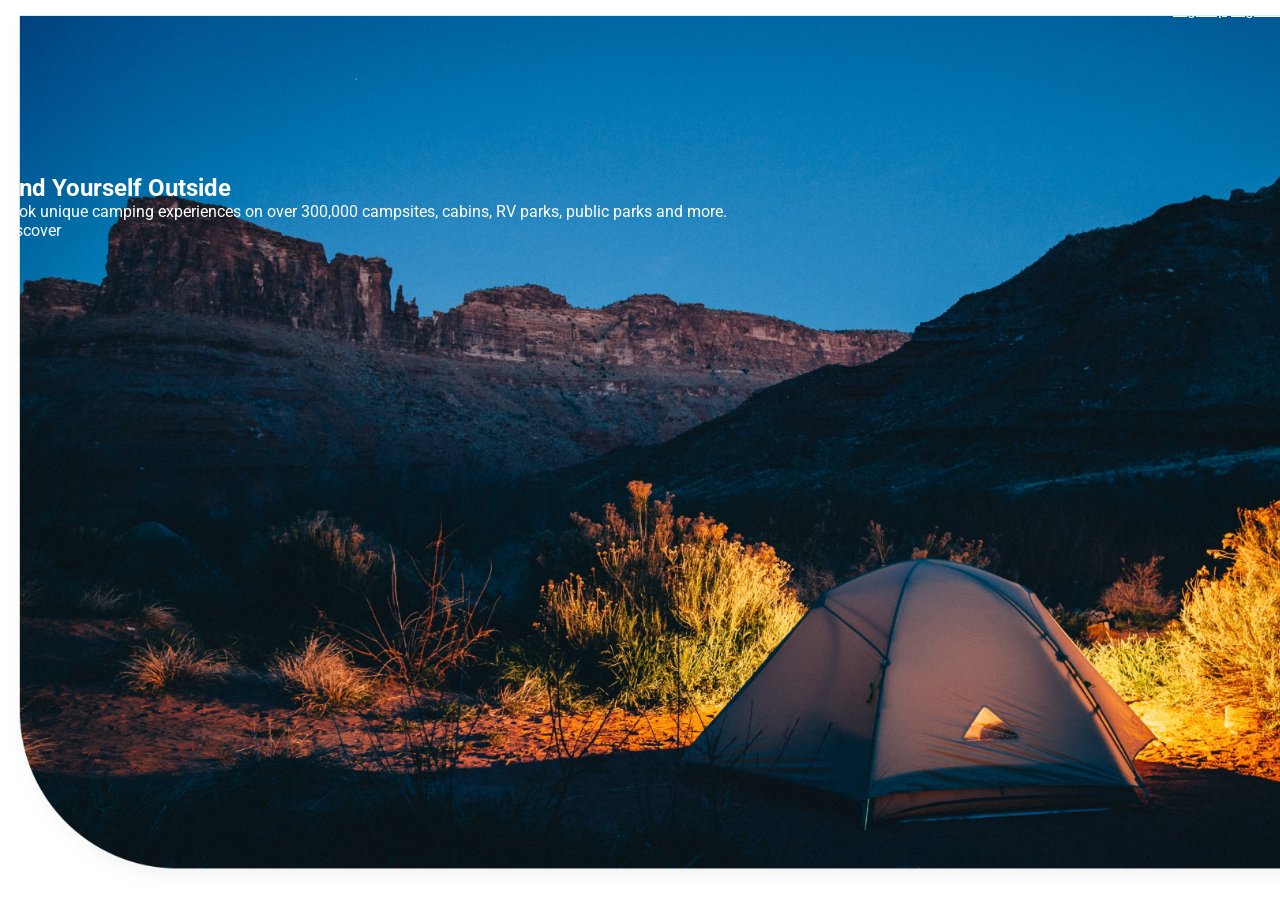
==== campaign/index.html @ f0412c1f "Add files via upload" ====
<!DOCTYPE html>
<html lang="en">
    <head>
        <link rel="stylesheet" href="assets/css/style.css">
        <title>Campaign</title>
    </head>

    <body>
        <section class="first-sec">
            <div class="bar">
                <nav>
                    <ul>
                        <li><img class="logo" src="assets/images/Path 623.png" alt="LOGO"></li>
                        <li><a href=""></a></li>
                        <li><a class="grey" href=""></a></li>
                        <li><a class="grey" href=""></a></li>
                        <li><a class="grey" href=""></a></li>
                        <li><a class="grey" href=""></a></li>
                        <li><a class="grey" href=""></a></li>
                        <li><a class="grey" href=""></a></li>
                        <li><a class="grey" href=""></a></li>
                    </ul>
                </nav>

                <div>
                    <a href="">Sign up</a>
                    <a class="button-one" href="">Sign in</a>
                </div>
            </div>

            <div class="first-sec-pgh">
                <h1>Find Yourself Outside</h1>
                <p>Book unique camping experiences on over 300,000 campsites, cabins, RV parks, public parks and more.</p>
                <a class="button-one">Discover</a>
            </div>
        </section>
    </body>
</html>
---- campaign/assets/css/style.css ----
@import url('https://fonts.googleapis.com/css2?family=Roboto:ital,wght@0,100..900;1,100..900&display=swap');


* {
    margin: 0;
    padding: 0;
    box-sizing: border-box;
    font-family: "Roboto", sans-serif; 
    color:white;
}

.grey {
    color:grey;
}

.first-sec {
    background-image: url(../images/ben-duchac-3fJOXw1RbPo-unsplash.png);
    background-size: cover;
    background-repeat: no-repeat;
    display:flex;
    flex-direction: column;
    height: 100vh;
}

.bar {
    display:flex;
    flex-direction: row;
    justify-content: space-between;
    
}
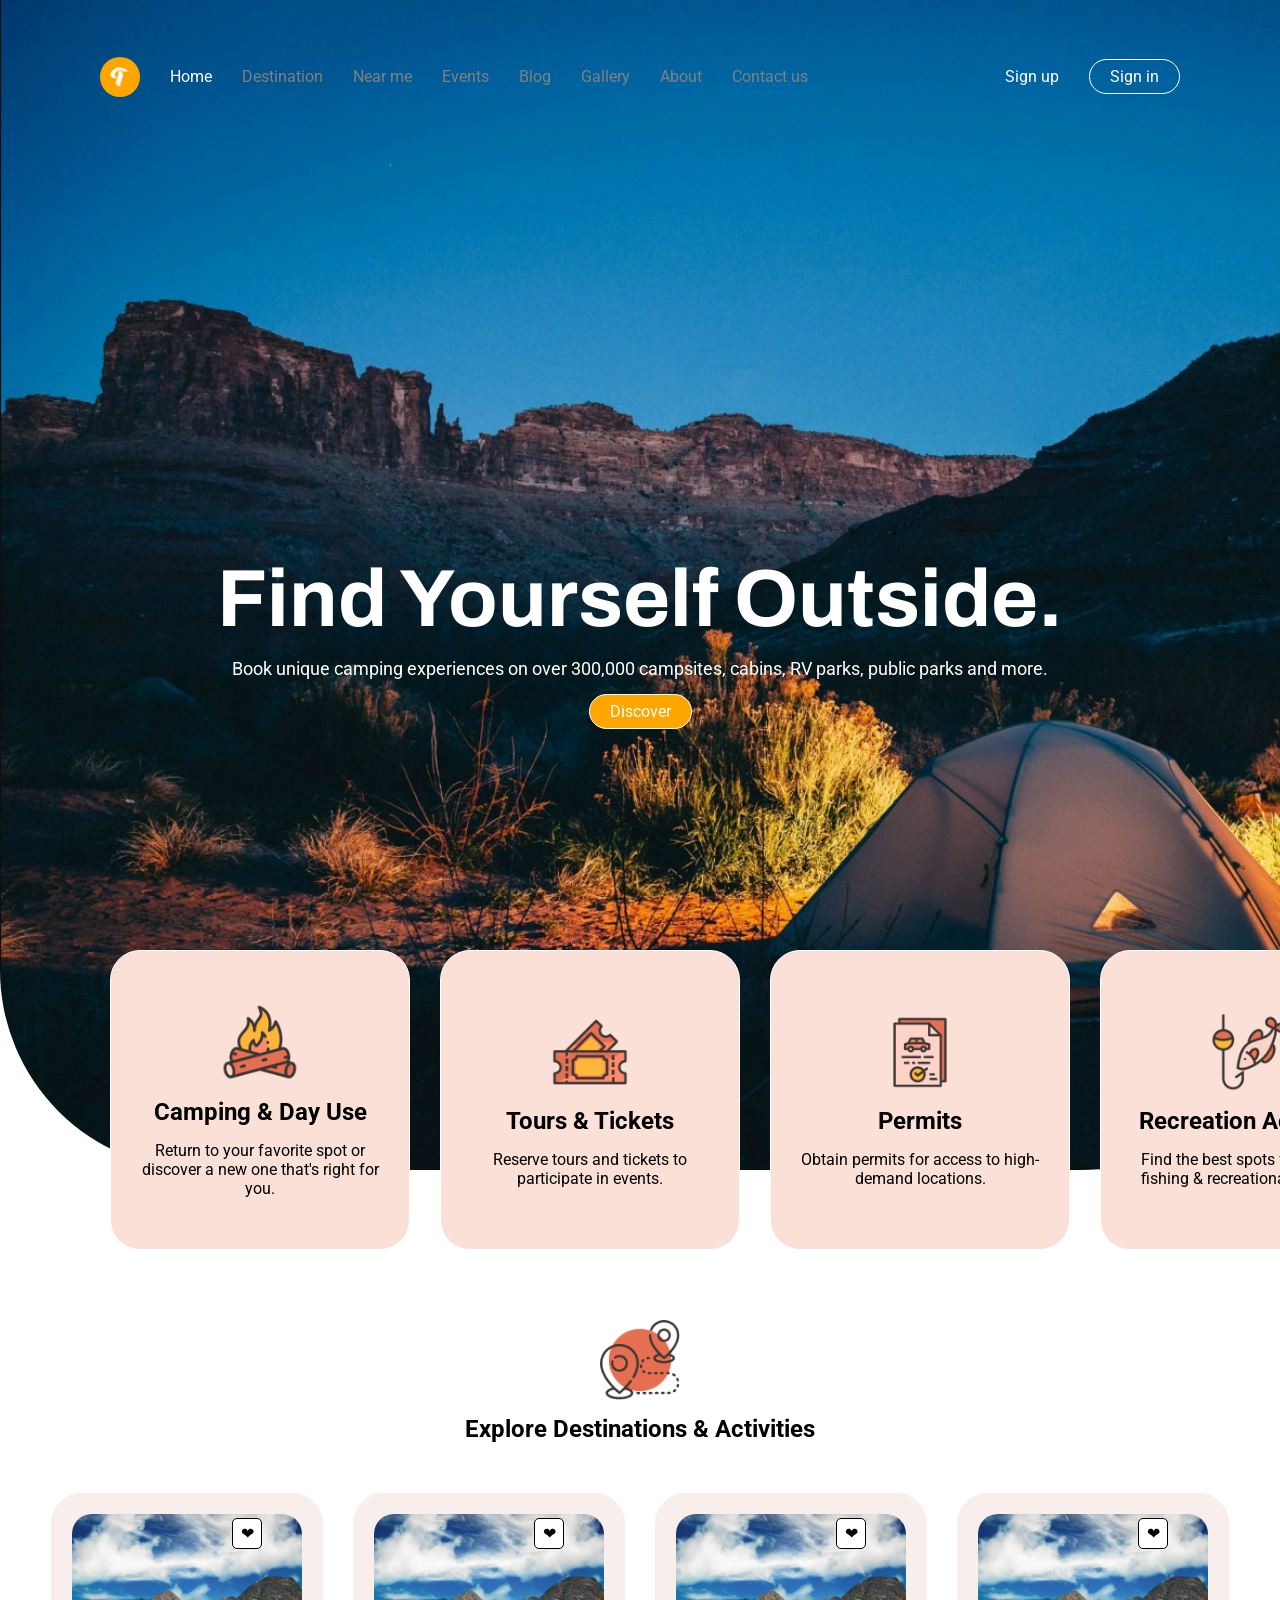
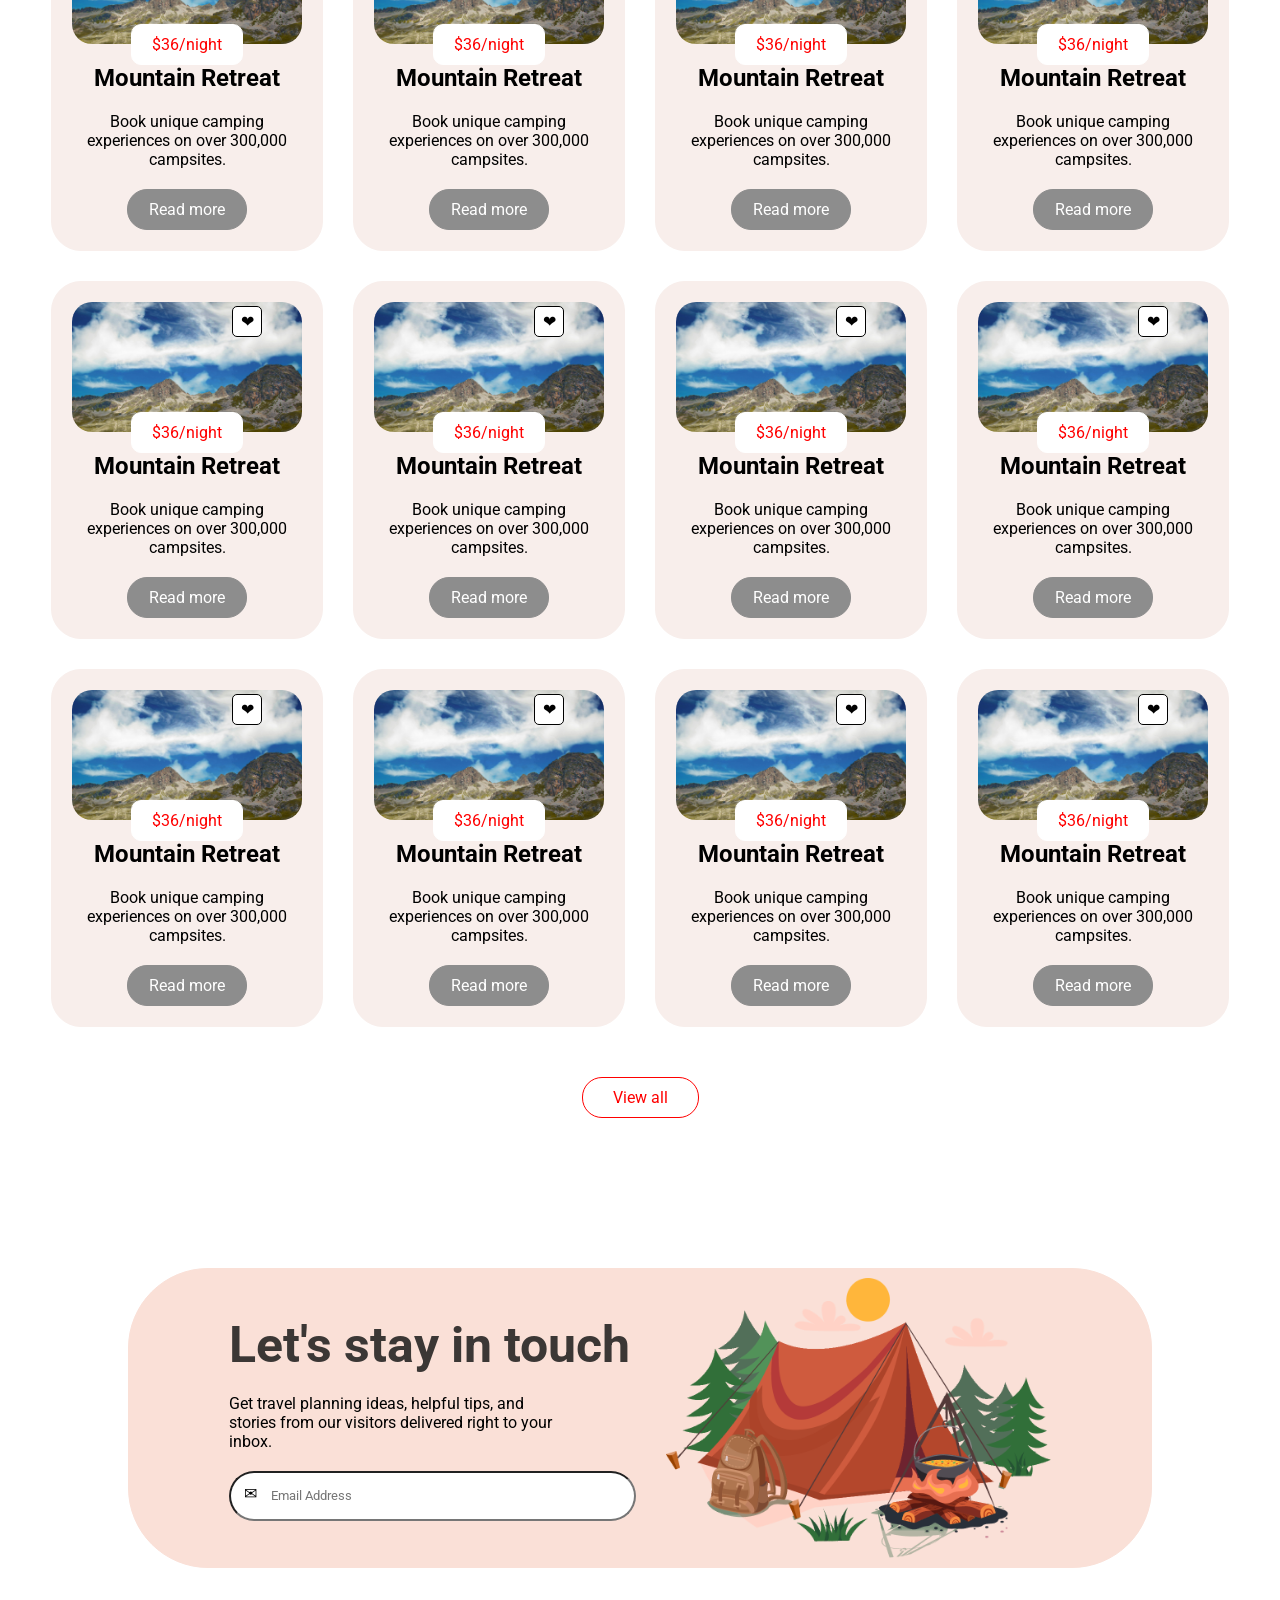
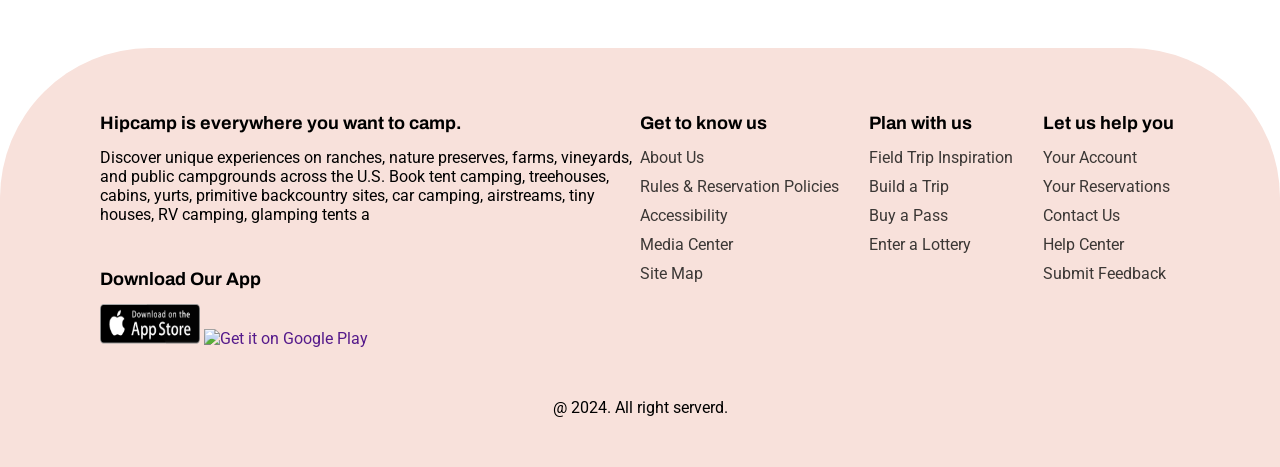
==== commit e3a75ab8: "Add files via upload" ====
--- a/campaign/index.html
+++ b/campaign/index.html
@@ -1,7 +1,10 @@
 <!DOCTYPE html>
 <html lang="en">
     <head>
+        <meta charset="UTF-8">
+        <meta name="viewport" content="width=device-width, initial-scale=1.0">
         <link rel="stylesheet" href="assets/css/style.css">
+        <link rel="stylesheet" href="https://cloudflare.com">
         <title>Campaign</title>
     </head>
 
@@ -9,30 +12,232 @@
         <section class="first-sec">
             <div class="bar">
                 <nav>
-                    <ul>
-                        <li><img class="logo" src="assets/images/Path 623.png" alt="LOGO"></li>
-                        <li><a href=""></a></li>
-                        <li><a class="grey" href=""></a></li>
-                        <li><a class="grey" href=""></a></li>
-                        <li><a class="grey" href=""></a></li>
-                        <li><a class="grey" href=""></a></li>
-                        <li><a class="grey" href=""></a></li>
-                        <li><a class="grey" href=""></a></li>
-                        <li><a class="grey" href=""></a></li>
+                    <ul class="bar-info">
+                        <img class="logo" src="assets/images/Path 623.png" alt="LOGO">                        
+                        <li><a class="white" href="">Home</a></li>
+                        <li><a class="grey" href="">Destination</a></li>
+                        <li><a class="grey" href="">Near me</a></li>
+                        <li><a class="grey" href="">Events</a></li>
+                        <li><a class="grey" href="">Blog</a></li>
+                        <li><a class="grey" href="">Gallery</a></li>
+                        <li><a class="grey" href="">About</a></li>
+                        <li><a class="grey" href="">Contact us</a></li>
                     </ul>
                 </nav>
 
-                <div>
-                    <a href="">Sign up</a>
-                    <a class="button-one" href="">Sign in</a>
+                <div class="sign">
+                    <a class="white" href="">Sign up</a>
+                    <a class="button-one white" href="">Sign in</a>
                 </div>
             </div>
 
             <div class="first-sec-pgh">
-                <h1>Find Yourself Outside</h1>
-                <p>Book unique camping experiences on over 300,000 campsites, cabins, RV parks, public parks and more.</p>
-                <a class="button-one">Discover</a>
-            </div>
-        </section>
+                <h1 class="white">Find Yourself Outside.</h1>
+                <p class="white">Book unique camping experiences on over 300,000 campsites, cabins, RV parks, public parks and more.</p>
+                <a class="button-one orange white">Discover</a>
+            </div>
+        </section>
+
+        <section class="service-sec">
+            <div class="service">
+                <div class="service-info">
+                    <img src="assets/images/Group 203.png">
+                    <h2>Camping & Day Use</h2>
+                    <p>Return to your favorite spot or discover a new one that's right for you.</p>
+                </div>
+                <div class="service-info">
+                    <img src="assets/images/Group 204.png">
+                    <h2>Tours & Tickets</h2>
+                    <p>Reserve tours and tickets to participate in events.</p>
+                </div>
+                <div class="service-info">
+                    <img src="assets/images/Group 205.png">
+                    <h2>Permits</h2>
+                    <p>Obtain permits for access to high-demand locations.</p>
+                </div>
+                <div class="service-info">
+                    <img src="assets/images/Group 206.png">
+                    <h2>Recreation Activities</h2>
+                    <p>Find the best spots for hunting, fishing & recreational shooting.</p>
+                </div>
+            </div>
+        </section>
+
+        <section class="second-sec">
+            <div class="second-sec-h">
+                <img src="assets/images/Group 313.png" alt="Map">
+                <h1>Explore Destinations & Activities</h1>
+            </div>
+
+            <div class="destinations">
+                <div class="desti-info">
+                    <img class="desti-info-pic" src="assets/images/pexels-kienvirak-36928656.jpg">
+                    <span>&#10084;</span>
+                    <p class="btn">$36/night</p>
+                    <h2>Mountain Retreat</h2>
+                    <p>Book unique camping experiences on over 300,000 campsites.</p>
+                    <a class="read-btn" href="">Read more</a>
+                </div>
+                <div class="desti-info">
+                    <img class="desti-info-pic" src="assets/images/pexels-kienvirak-36928656.jpg">
+                    <span>&#10084;</span>
+                    <p class="btn">$36/night</p>
+                    <h2>Mountain Retreat</h2>
+                    <p>Book unique camping experiences on over 300,000 campsites.</p>
+                    <a class="read-btn" href="">Read more</a>
+                </div>
+                <div class="desti-info">
+                    <img class="desti-info-pic" src="assets/images/pexels-kienvirak-36928656.jpg">
+                    <span>&#10084;</span>
+                    <p class="btn">$36/night</p>
+                    <h2>Mountain Retreat</h2>
+                    <p>Book unique camping experiences on over 300,000 campsites.</p>
+                    <a class="read-btn" href="">Read more</a>
+                </div>
+                <div class="desti-info">
+                    <img class="desti-info-pic" src="assets/images/pexels-kienvirak-36928656.jpg">
+                    <span>&#10084;</span>
+                    <p class="btn">$36/night</p>
+                    <h2>Mountain Retreat</h2>
+                    <p>Book unique camping experiences on over 300,000 campsites.</p>
+                    <a class="read-btn" href="">Read more</a>
+                </div>
+                <div class="desti-info">
+                    <img class="desti-info-pic" src="assets/images/pexels-kienvirak-36928656.jpg">
+                    <span>&#10084;</span>
+                    <p class="btn">$36/night</p>
+                    <h2>Mountain Retreat</h2>
+                    <p>Book unique camping experiences on over 300,000 campsites.</p>
+                    <a class="read-btn" href="">Read more</a>
+                </div>
+                <div class="desti-info">
+                    <img class="desti-info-pic" src="assets/images/pexels-kienvirak-36928656.jpg">
+                    <span>&#10084;</span>
+                    <p class="btn">$36/night</p>
+                    <h2>Mountain Retreat</h2>
+                    <p>Book unique camping experiences on over 300,000 campsites.</p>
+                    <a class="read-btn" href="">Read more</a>
+                </div>
+                <div class="desti-info">
+                    <img class="desti-info-pic" src="assets/images/pexels-kienvirak-36928656.jpg">
+                    <span>&#10084;</span>
+                    <p class="btn">$36/night</p>
+                    <h2>Mountain Retreat</h2>
+                    <p>Book unique camping experiences on over 300,000 campsites.</p>
+                    <a class="read-btn" href="">Read more</a>
+                </div>
+                <div class="desti-info">
+                    <img class="desti-info-pic" src="assets/images/pexels-kienvirak-36928656.jpg">
+                    <span>&#10084;</span>
+                    <p class="btn">$36/night</p>
+                    <h2>Mountain Retreat</h2>
+                    <p>Book unique camping experiences on over 300,000 campsites.</p>
+                    <a class="read-btn" href="">Read more</a>
+                </div>
+                <div class="desti-info">
+                    <img class="desti-info-pic" src="assets/images/pexels-kienvirak-36928656.jpg">
+                    <span>&#10084;</span>
+                    <p class="btn">$36/night</p>
+                    <h2>Mountain Retreat</h2>
+                    <p>Book unique camping experiences on over 300,000 campsites.</p>
+                    <a class="read-btn" href="">Read more</a>
+                </div>
+                <div class="desti-info">
+                    <img class="desti-info-pic" src="assets/images/pexels-kienvirak-36928656.jpg">
+                    <span>&#10084;</span>
+                    <p class="btn">$36/night</p>
+                    <h2>Mountain Retreat</h2>
+                    <p>Book unique camping experiences on over 300,000 campsites.</p>
+                    <a class="read-btn" href="">Read more</a>
+                </div>
+                <div class="desti-info">
+                    <img class="desti-info-pic" src="assets/images/pexels-kienvirak-36928656.jpg">
+                    <span>&#10084;</span>
+                    <p class="btn">$36/night</p>
+                    <h2>Mountain Retreat</h2>
+                    <p>Book unique camping experiences on over 300,000 campsites.</p>
+                    <a class="read-btn" href="">Read more</a>
+                </div>
+                <div class="desti-info">
+                    <img class="desti-info-pic" src="assets/images/pexels-kienvirak-36928656.jpg">
+                    <span>&#10084;</span>
+                    <p class="btn">$36/night</p>
+                    <h2>Mountain Retreat</h2>
+                    <p>Book unique camping experiences on over 300,000 campsites.</p>
+                    <a class="read-btn" href="">Read more</a>
+                </div>
+            </div>
+
+            <a class="view-btn" href="">View all</a>
+        </section>
+
+        <section class="third-sec">
+            <div class="subscribe">
+                <h1>Let's stay in touch</h1>
+                <p>Get travel planning ideas, helpful tips, and stories from our visitors delivered right to your inbox.</p>
+                <form>
+                    <span>&#9993;</span>
+                    <input type="email" placeholder="Email Address">
+                    <i class="fas fa-paper-plane"></i>
+                </form>
+            </div>
+
+            <img src="assets/images/Group 316.png" alt="Camp">
+        </section>
+
+        <footer>
+            <div class="footer-top">
+                <div class="footer-div-one">
+                    <div>
+                        <h3>Hipcamp is everywhere you want to camp.</h3>
+                        <p>Discover unique experiences on ranches, nature preserves, farms, vineyards, and public campgrounds across the U.S. Book tent camping, treehouses, cabins, yurts, primitive backcountry sites, car camping, airstreams, tiny houses, RV camping, glamping tents a</p>
+                    </div>
+
+                    <div>
+                        <h3>Download Our App</h3>
+                        <div class="footer-link">
+                            <a href=""><img src="assets/images/download-on-the-app-store-apple-2.png" alt="Download on App Store"></a>
+                            <a href=""><img src="assets/images/google-play-badge-2.png" alt="Get it on Google Play"></a>
+                        </div>
+                    </div>
+                </div>
+
+                <div class="footer-div-two">
+                    <div class="links">
+                        <h3>Get to know us</h3>
+                        <ul>
+                            <li><a href="">About Us</a></li>
+                            <li><a href="">Rules & Reservation Policies</a></li>
+                            <li><a href="">Accessibility</a></li>
+                            <li><a href="">Media Center</a></li>
+                            <li><a href="">Site Map</a></li>                            
+                        </ul>
+                    </div>
+
+                    <div class="links">
+                        <h3>Plan with us</h3>
+                        <ul>
+                            <li><a href="">Field Trip Inspiration</a></li>
+                            <li><a href="">Build a Trip</a></li>
+                            <li><a href="">Buy a Pass</a></li>
+                            <li><a href="">Enter a Lottery</a></li>                           
+                        </ul>
+                    </div>
+
+                    <div class="links">
+                        <h3>Let us help you</h3>
+                        <ul>
+                            <li><a href="">Your Account</a></li>
+                            <li><a href="">Your Reservations</a></li>
+                            <li><a href="">Contact Us</a></li>
+                            <li><a href="">Help Center</a></li>
+                            <li><a href="">Submit Feedback</a></li>                            
+                        </ul>
+                    </div>
+                </div>
+            </div>
+
+            <p>@ 2024. All right serverd.</p>
+        </footer>
     </body>
 </html>
--- a/campaign/assets/css/style.css
+++ b/campaign/assets/css/style.css
@@ -1,32 +1,372 @@
 @import url('https://fonts.googleapis.com/css2?family=Roboto:ital,wght@0,100..900;1,100..900&display=swap');
-
+@import url('https://fonts.googleapis.com/css2?family=Archivo:ital,wght@0,100..900;1,100..900&display=swap');
 
 * {
     margin: 0;
     padding: 0;
     box-sizing: border-box;
-    font-family: "Roboto", sans-serif; 
-    color:white;
+    font-family: "Roboto", sans-serif;
 }
 
 .grey {
     color:grey;
 }
 
+.white {
+    color: white;
+}
+
+a {
+    text-decoration: none;
+}
+
 .first-sec {
     background-image: url(../images/ben-duchac-3fJOXw1RbPo-unsplash.png);
-    background-size: cover;
+    background-size: cover;    
+    background-color: #FAE0D7;
     background-repeat: no-repeat;
-    display:flex;
-    flex-direction: column;
-    height: 100vh;
+    border-bottom-left-radius: 200px;
+    border-bottom-right-radius: 200px;
+    height: 130vh;
+    width: 100%;
+    padding: 20px 100px;
 }
 
 .bar {
     display:flex;
     flex-direction: row;
     justify-content: space-between;
-    
-}
-
-
+    height: 10%;
+    align-items: center;
+}
+
+.bar-info {
+    display: flex;
+    flex-direction: row;
+    list-style: none;
+    gap: 30px;
+    align-items: center;
+}
+
+.sign {
+    gap: 30px;
+    display: flex;
+    align-items: center;
+}
+
+.logo {
+    background-color: orange;
+    width: 40px;
+    height: 40px;
+    border-radius: 20px;
+    padding: 10px 10px;
+}
+
+.first-sec-pgh {
+    height: 90%;
+    display:flex;
+    justify-content: center;
+    align-items: center;
+    flex-direction: column;
+    text-align: center;
+    gap: 15px;
+}
+
+.first-sec-pgh h1 {
+    font-family: 'Archivo', sans-serif;
+    font-size: 81px;
+}
+
+.first-sec-pgh p {
+    font-size: 18px;
+}
+
+.button-one {
+    border: 1px solid white;
+    border-radius: 20px;
+    padding: 7px 20px;
+}
+
+.orange {
+    background-color: orange;
+}
+
+.service {
+    display: flex;
+    flex-direction: row;
+    justify-content: space-around;
+    gap: 30px;
+    position: absolute;
+    bottom: -350px;
+    left: 110px;
+}
+
+.service-info {
+    display: flex;
+    flex-direction: column;
+    gap: 15px;
+    width: 300px;
+    justify-content: center;
+    align-items: center;
+    text-align: center;
+    border: 1px solid white;
+    height: 300px;
+    border-radius: 30px;
+    background-color: #FAE0D7;
+    padding: 10px 20px;
+}
+
+img {
+    width: 80px;
+    height: 80px;
+}
+
+.second-sec {
+    padding: 150px 0;
+    display: flex;
+    flex-direction: column;
+    align-items: center;
+}
+
+.second-sec-h {
+    display: flex;
+    flex-direction: column;
+    align-items: center;
+    font-family: 'Archivo', sans-serif;
+    width: 400px;
+    text-align: center;
+    gap: 15px;
+}
+
+.destinations {
+    display: grid;
+    grid-template-columns: repeat(4, 1fr);
+    gap: 30px;
+    margin: 50px 100px;
+}
+
+.desti-info {
+    display: flex;
+    flex-direction: column;
+    align-items: center;
+    text-align: center;
+    gap: 20px;
+    border: 1px solid #F8EEEB;
+    border-radius: 30px;
+    padding: 20px 20px;
+    background-color: #F8EEEB;
+    position: relative;
+}
+
+.desti-info img {
+    width: 230px;
+    height: 130px;
+    border-radius: 20px;
+}
+
+.destinations span {
+    border: 1px solid black;
+    border-radius: 5px;
+    padding: 5px 6px;
+    width: 30px;
+    position: absolute;
+    top: 24px;
+    right: 60px;
+    background-color: white;
+}
+
+.read-btn {
+    border: 1px solid #8d8d8d;
+    border-radius: 20px;
+    padding: 10px 10px;
+    background-color: #8d8d8d;
+    color: white;
+    width: 120px;
+}
+
+.btn {
+    color: red;
+    border: 1px solid white;
+    border-radius: 10px;
+    padding: 10px 20px;
+    background-color: white;
+    position: absolute;
+    top: 130px;
+}
+
+.view-btn {
+    border: 1px solid red;
+    border-radius: 20px;
+    padding: 10px 30px;
+    color: red;
+}
+
+.third-sec {
+    display: flex;
+    align-items: center;
+    justify-content: space-between;
+    gap: 30px;
+    margin: 0 auto;
+    padding: 0 100px;
+    border: 1px solid #FAE0D7;
+    border-radius: 80px;
+    width: 80%; 
+    height: 300px;
+    background-color: #FAE0D7;
+}
+
+.subscribe {
+    display: flex;
+    flex-direction: column;
+    gap: 20px;
+}
+
+.subscribe p {
+    width: 80%;
+}
+
+.subscribe h1 {
+    color:#3B3735;
+    font-size: 50px;
+}
+
+form {
+    position: relative;
+}
+
+form span {
+    position: absolute;
+    top: 13px;
+    left: 15px;
+}
+
+input {
+    height: 50px;
+    width: 100%;
+    border-radius: 30px;
+    padding: 0 40px;
+}
+
+.third-sec img {
+    width: 400px;
+    height: 280px;
+}
+
+
+footer {
+    display: flex;
+    flex-direction: column;
+    gap: 50px;
+    align-items: center;
+    border-top-left-radius: 150px;
+    border-top-right-radius: 150px;
+    background-color: #F8E1DB;
+    margin-top: 80px;
+    padding: 50px 100px;
+}
+
+.footer-top {
+    display: flex;
+}
+
+.footer-div-one {
+    display: flex;
+    flex-direction: column;
+    width: 50%;
+    gap: 30px;
+}
+
+.footer-link a img {
+    width: 100px;
+    height: 40px;
+}
+
+.footer-div-two {
+    display: flex;
+    width: 50%;
+    gap: 30px; 
+}
+
+h3 {
+    font-family: 'Archivo', sans-serif;
+    font-size: 18px;
+    padding: 15px 0;
+}
+
+.links ul {
+    list-style: none;
+    display: flex;
+    flex-direction: column;
+    gap: 10px;
+}
+
+.links ul li a {
+    font-size: 16px;
+    color: #3B3735;
+}
+
+@media screen and (max-width: 768px) {
+
+    .bar-info {
+        display: none;
+    }
+
+    .sign {
+        display: none;
+    }
+
+    .first-sec {
+        height: 120vh;
+        width: 90%;
+        border-bottom-left-radius: 20px;
+        border-bottom-right-radius: 20px;
+        padding: 0;
+        margin: 0;
+    }
+
+    .service {
+        position: static;
+        flex-direction: column;
+        padding: 20px 0;
+    }
+
+    .second-sec-h {
+        width: 90%;
+    }
+
+    .destinations {
+        grid-template-columns: repeat(1, 1fr);
+    }
+
+    .third-sec {
+        flex-direction: column;
+        width: 100%;
+        height: auto;
+        padding: 30px 20px;
+    }
+
+    .subscribe {
+        width: 90%;
+    }
+
+    .third-sec img {
+        width: 90%;
+        height: auto;
+    }
+
+    .footer-top {
+        flex-direction: column;
+    }
+
+    .footer-div-one {
+        flex-wrap: wrap;
+    }
+
+    .footer-div-one div p {
+        display: none;
+    }
+
+    .footer-div-two {
+        flex-wrap: wrap;
+    }
+}
